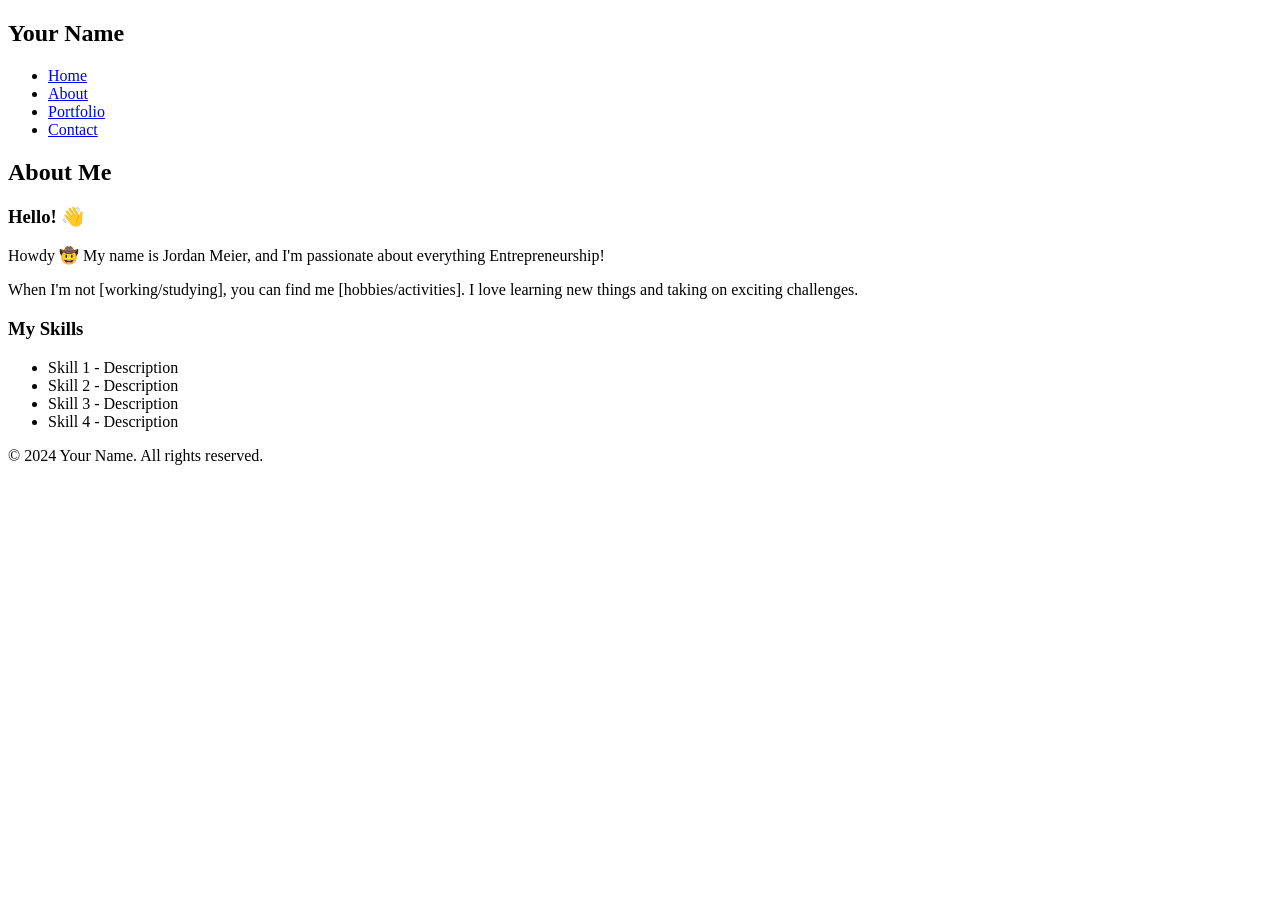
==== about.html @ 4e89e5bd "Update about.html" ====
<!DOCTYPE html>
<html lang="en">
<head>
    <meta charset="UTF-8">
    <meta name="viewport" content="width=device-width, initial-scale=1.0">
    <title>About Me - Your Name</title>
    <link rel="stylesheet" href="styles.css">
</head>
<body>
    <!-- Navigation Bar -->
    <nav class="navbar">
        <div class="nav-container">
            <h1 class="logo">Your Name</h1>
            <ul class="nav-menu">
                <li><a href="index.html">Home</a></li>
                <li><a href="about.html" class="active">About</a></li>
                <li><a href="portfolio.html">Portfolio</a></li>
                <li><a href="contact.html">Contact</a></li>
            </ul>
        </div>
    </nav>

    <!-- Main Content -->
    <main>
        <section class="content-section">
            <div class="container">
                <h2>About Me</h2>
                
                <div class="about-content">
                    <div class="about-text">
                        <h3>Hello! 👋</h3>
                        <p>
                            Howdy 🤠 My name is Jordan Meier, and I'm passionate about everything Entrepreneurship! 
                        </p>
                        <p>
                            When I'm not [working/studying], you can find me [hobbies/activities]. 
                            I love learning new things and taking on exciting challenges.
                        </p>
                        
                        <h3>My Skills</h3>
                        <ul class="skills-list">
                            <li>Skill 1 - Description</li>
                            <li>Skill 2 - Description</li>
                            <li>Skill 3 - Description</li>
                            <li>Skill 4 - Description</li>
                        </ul>
                    </div>
                </div>
            </div>
        </section>
    </main>

    <!-- Footer -->
    <footer>
        <p>&copy; 2024 Your Name. All rights reserved.</p>
    </footer>
</body>
</html>
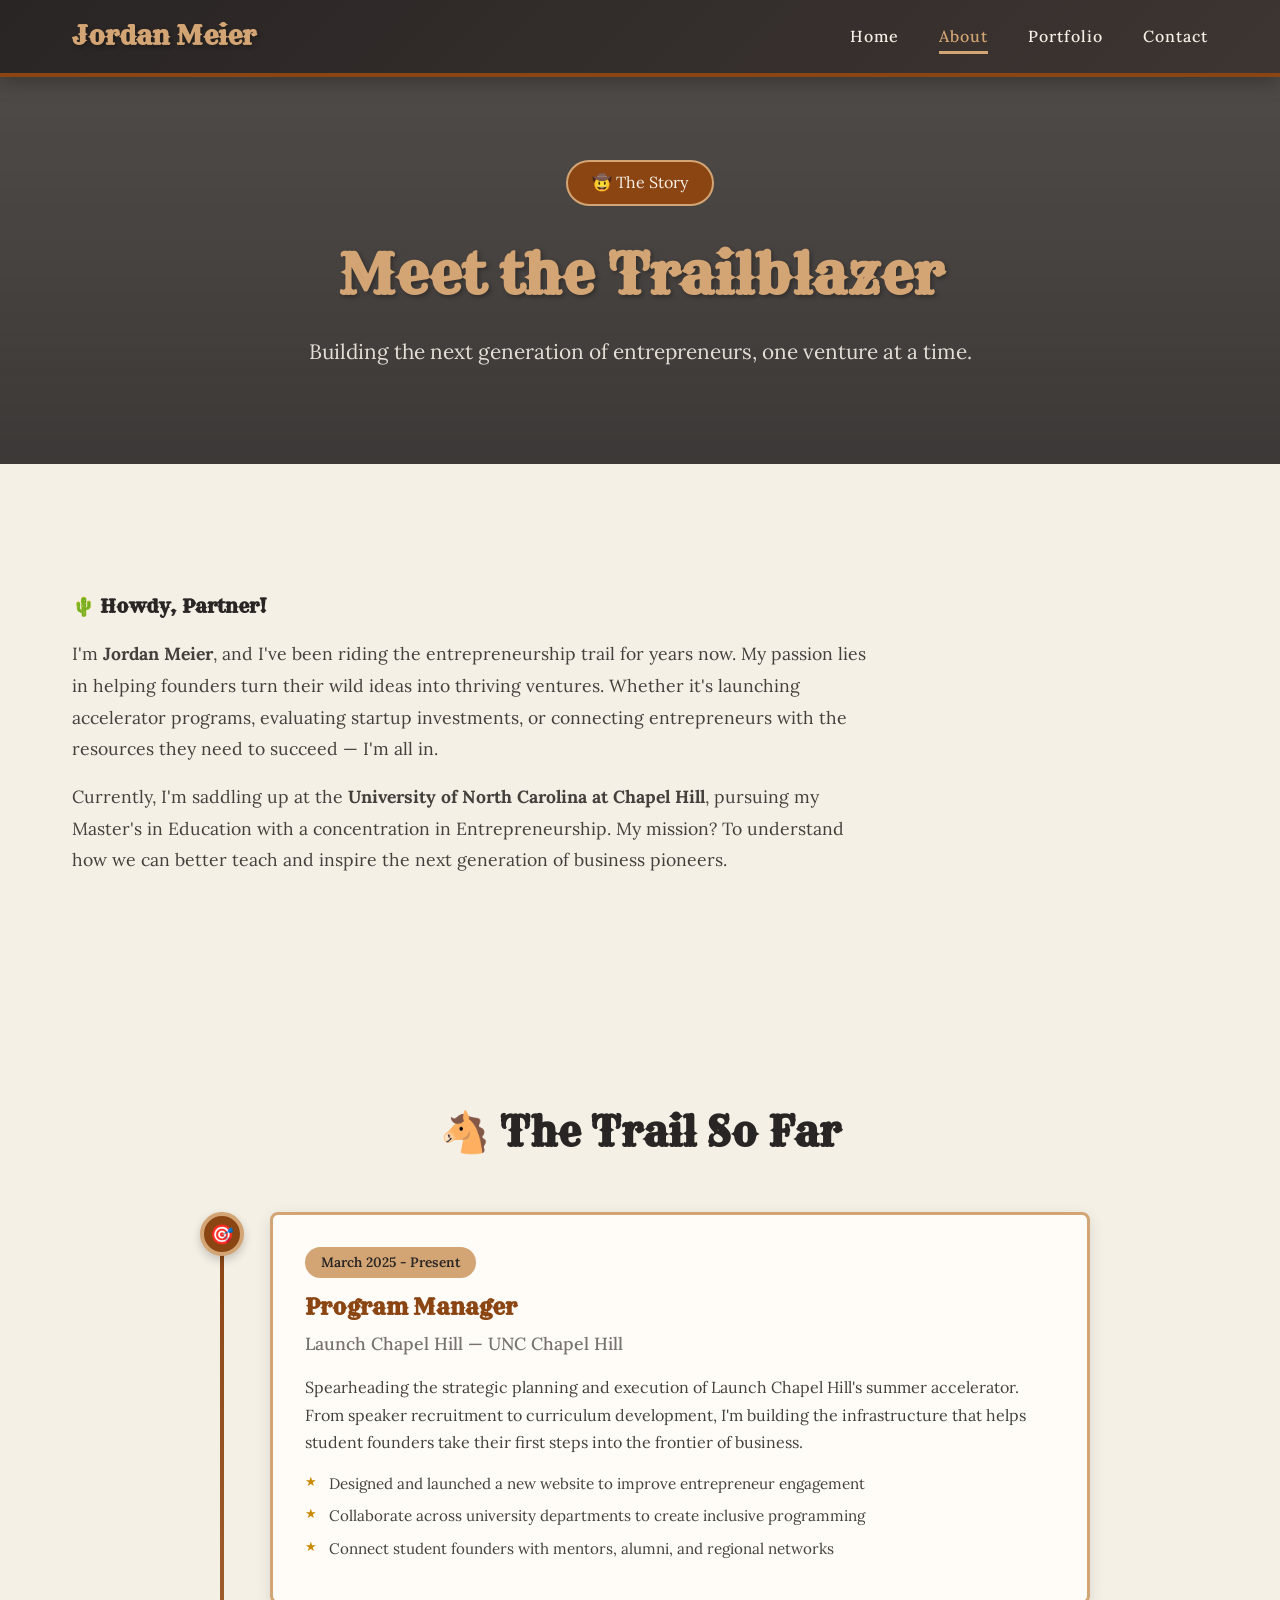
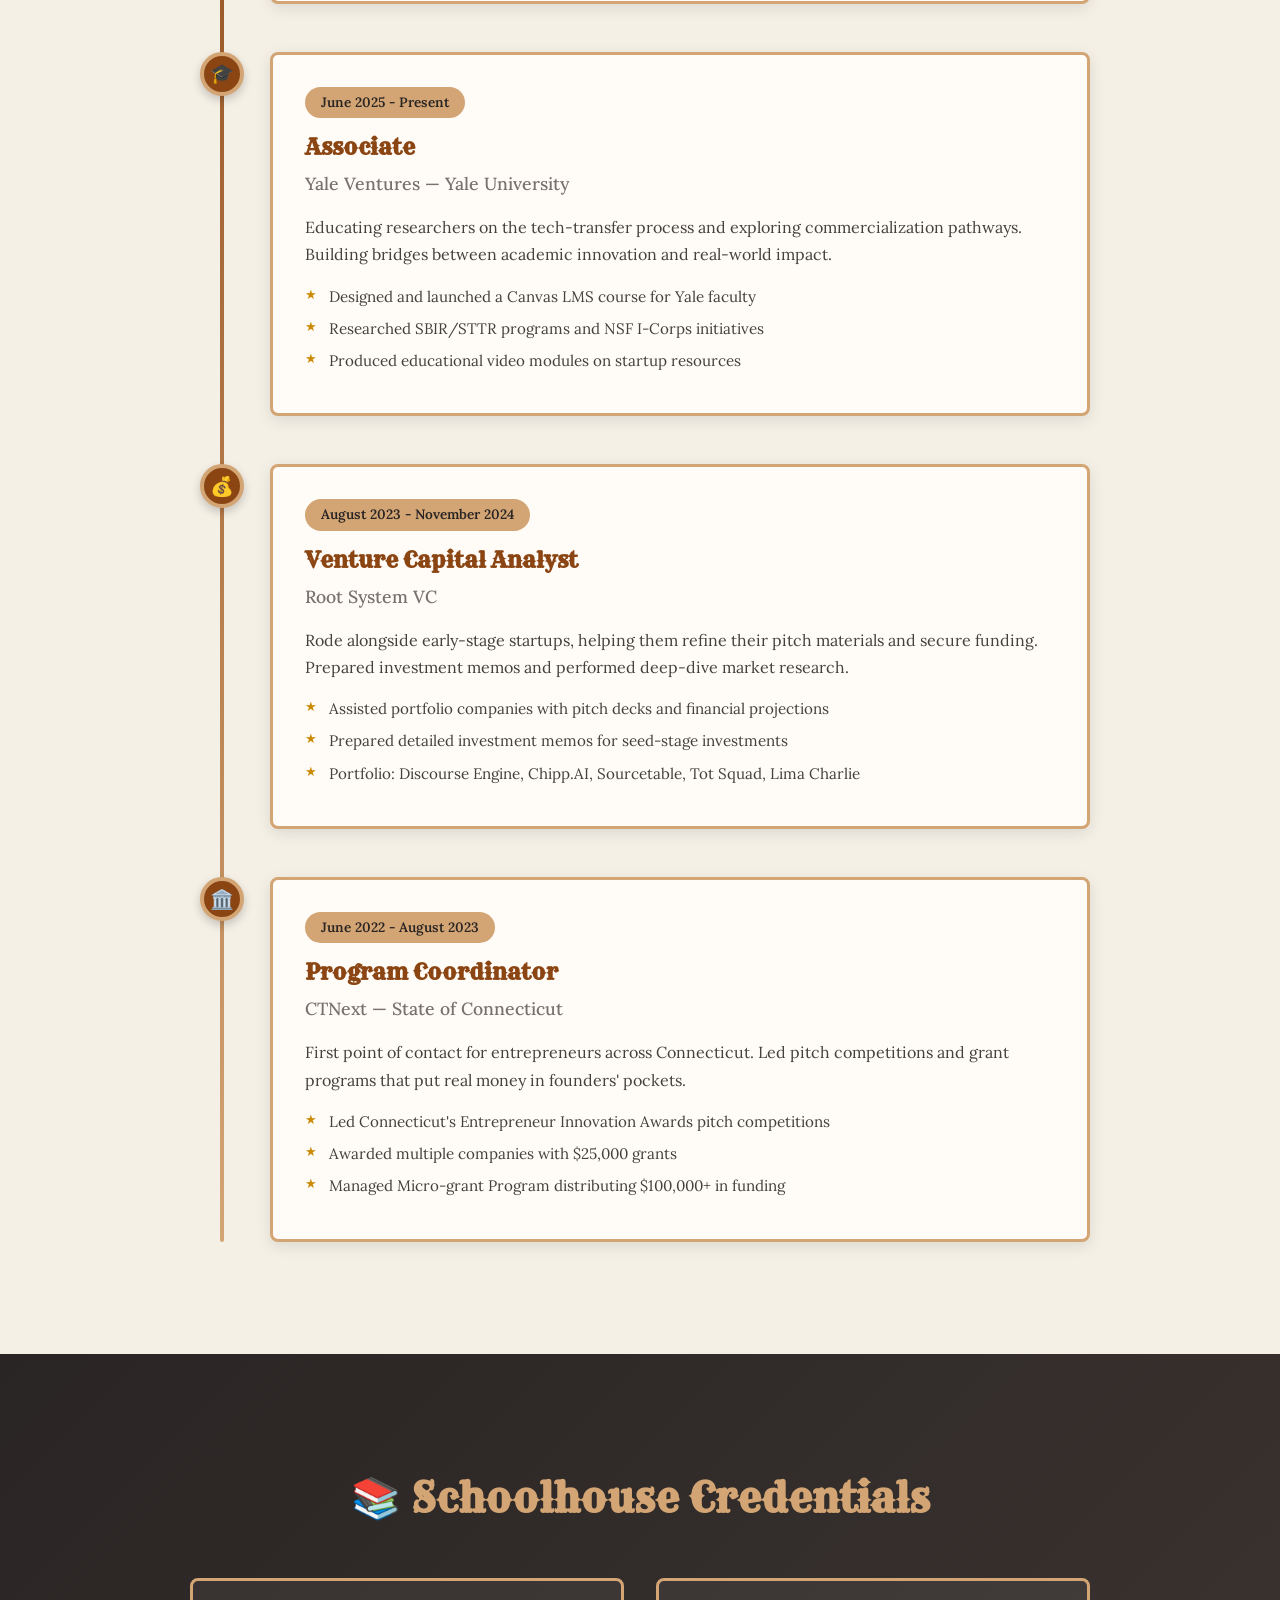
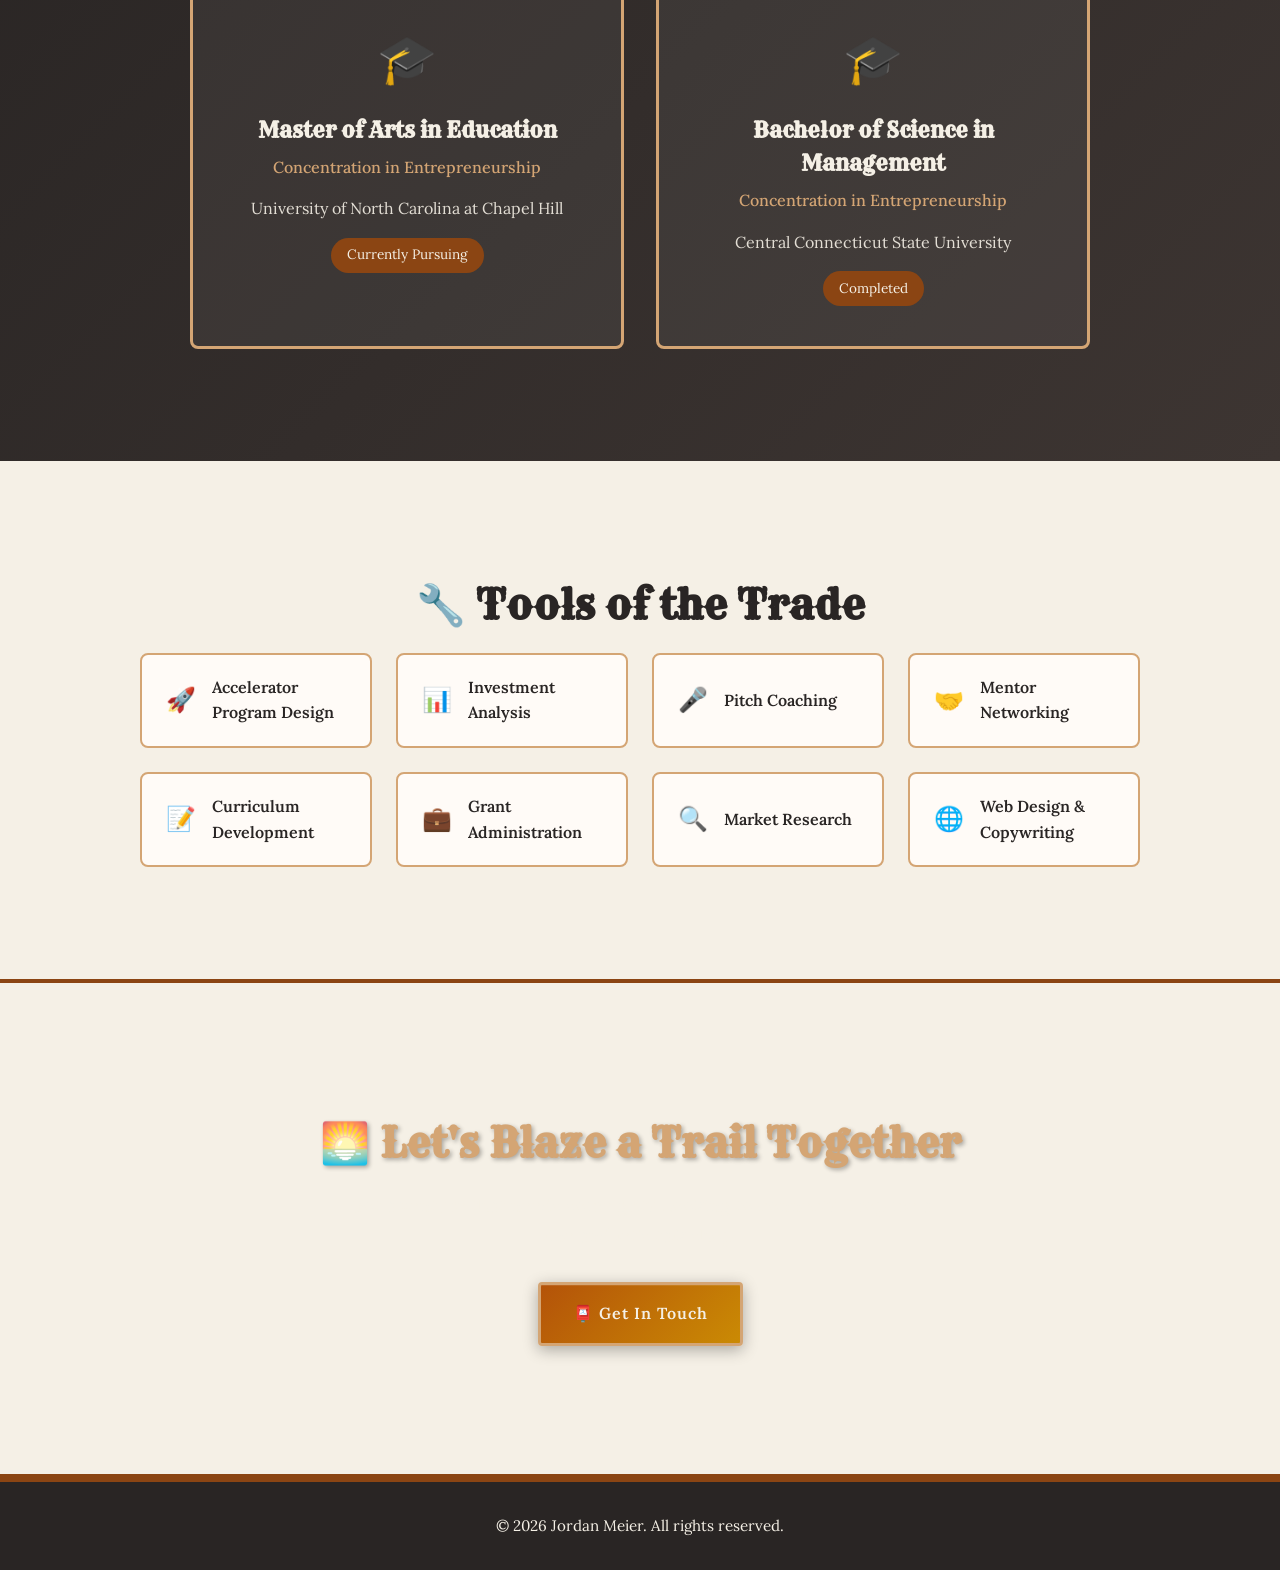
==== commit 8f1131b3: "Add western-themed about page with resume content - Create about hero section with mountain backdrop" ====
--- a/about.html
+++ b/about.html
@@ -3,14 +3,17 @@
 <head>
     <meta charset="UTF-8">
     <meta name="viewport" content="width=device-width, initial-scale=1.0">
-    <title>About Me - Your Name</title>
+    <title>About Jordan Meier - Trailblazing Entrepreneur</title>
+    <link rel="preconnect" href="https://fonts.googleapis.com">
+    <link rel="preconnect" href="https://fonts.gstatic.com" crossorigin>
+    <link href="https://fonts.googleapis.com/css2?family=Lora:wght@400;500;600;700&family=Rye&display=swap" rel="stylesheet">
     <link rel="stylesheet" href="styles.css">
 </head>
 <body>
     <!-- Navigation Bar -->
     <nav class="navbar">
         <div class="nav-container">
-            <h1 class="logo">Your Name</h1>
+            <h1 class="logo">Jordan Meier</h1>
             <ul class="nav-menu">
                 <li><a href="index.html">Home</a></li>
                 <li><a href="about.html" class="active">About</a></li>
@@ -22,37 +25,203 @@
 
     <!-- Main Content -->
     <main>
+        <!-- About Hero -->
+        <section class="about-hero">
+            <div class="about-hero-content">
+                <span class="hero-badge-inline">🤠 The Story</span>
+                <h2>Meet the Trailblazer</h2>
+                <p>Building the next generation of entrepreneurs, one venture at a time.</p>
+            </div>
+        </section>
+
+        <!-- Bio Section -->
         <section class="content-section">
             <div class="container">
-                <h2>About Me</h2>
-                
                 <div class="about-content">
                     <div class="about-text">
-                        <h3>Hello! 👋</h3>
+                        <h3>🌵 Howdy, Partner!</h3>
                         <p>
-                            Howdy 🤠 My name is Jordan Meier, and I'm passionate about everything Entrepreneurship! 
+                            I'm <strong>Jordan Meier</strong>, and I've been riding the entrepreneurship trail for years now. 
+                            My passion lies in helping founders turn their wild ideas into thriving ventures. Whether it's 
+                            launching accelerator programs, evaluating startup investments, or connecting entrepreneurs with 
+                            the resources they need to succeed — I'm all in.
                         </p>
                         <p>
-                            When I'm not [working/studying], you can find me [hobbies/activities]. 
-                            I love learning new things and taking on exciting challenges.
+                            Currently, I'm saddling up at the <strong>University of North Carolina at Chapel Hill</strong>, 
+                            pursuing my Master's in Education with a concentration in Entrepreneurship. My mission? 
+                            To understand how we can better teach and inspire the next generation of business pioneers.
                         </p>
-                        
-                        <h3>My Skills</h3>
-                        <ul class="skills-list">
-                            <li>Skill 1 - Description</li>
-                            <li>Skill 2 - Description</li>
-                            <li>Skill 3 - Description</li>
-                            <li>Skill 4 - Description</li>
-                        </ul>
-                    </div>
-                </div>
+                    </div>
+                </div>
+            </div>
+        </section>
+
+        <!-- Experience Section -->
+        <section class="experience-section">
+            <div class="container">
+                <h2 class="section-title">🐴 The Trail So Far</h2>
+                
+                <div class="timeline">
+                    <!-- Experience 1 -->
+                    <div class="timeline-item">
+                        <div class="timeline-marker">🎯</div>
+                        <div class="timeline-content">
+                            <span class="timeline-date">March 2025 - Present</span>
+                            <h3>Program Manager</h3>
+                            <h4>Launch Chapel Hill — UNC Chapel Hill</h4>
+                            <p>
+                                Spearheading the strategic planning and execution of Launch Chapel Hill's summer accelerator. 
+                                From speaker recruitment to curriculum development, I'm building the infrastructure that helps 
+                                student founders take their first steps into the frontier of business.
+                            </p>
+                            <ul class="experience-highlights">
+                                <li>Designed and launched a new website to improve entrepreneur engagement</li>
+                                <li>Collaborate across university departments to create inclusive programming</li>
+                                <li>Connect student founders with mentors, alumni, and regional networks</li>
+                            </ul>
+                        </div>
+                    </div>
+
+                    <!-- Experience 2 -->
+                    <div class="timeline-item">
+                        <div class="timeline-marker">🎓</div>
+                        <div class="timeline-content">
+                            <span class="timeline-date">June 2025 - Present</span>
+                            <h3>Associate</h3>
+                            <h4>Yale Ventures — Yale University</h4>
+                            <p>
+                                Educating researchers on the tech-transfer process and exploring commercialization pathways. 
+                                Building bridges between academic innovation and real-world impact.
+                            </p>
+                            <ul class="experience-highlights">
+                                <li>Designed and launched a Canvas LMS course for Yale faculty</li>
+                                <li>Researched SBIR/STTR programs and NSF I-Corps initiatives</li>
+                                <li>Produced educational video modules on startup resources</li>
+                            </ul>
+                        </div>
+                    </div>
+
+                    <!-- Experience 3 -->
+                    <div class="timeline-item">
+                        <div class="timeline-marker">💰</div>
+                        <div class="timeline-content">
+                            <span class="timeline-date">August 2023 - November 2024</span>
+                            <h3>Venture Capital Analyst</h3>
+                            <h4>Root System VC</h4>
+                            <p>
+                                Rode alongside early-stage startups, helping them refine their pitch materials and secure funding. 
+                                Prepared investment memos and performed deep-dive market research.
+                            </p>
+                            <ul class="experience-highlights">
+                                <li>Assisted portfolio companies with pitch decks and financial projections</li>
+                                <li>Prepared detailed investment memos for seed-stage investments</li>
+                                <li>Portfolio: Discourse Engine, Chipp.AI, Sourcetable, Tot Squad, Lima Charlie</li>
+                            </ul>
+                        </div>
+                    </div>
+
+                    <!-- Experience 4 -->
+                    <div class="timeline-item">
+                        <div class="timeline-marker">🏛️</div>
+                        <div class="timeline-content">
+                            <span class="timeline-date">June 2022 - August 2023</span>
+                            <h3>Program Coordinator</h3>
+                            <h4>CTNext — State of Connecticut</h4>
+                            <p>
+                                First point of contact for entrepreneurs across Connecticut. Led pitch competitions 
+                                and grant programs that put real money in founders' pockets.
+                            </p>
+                            <ul class="experience-highlights">
+                                <li>Led Connecticut's Entrepreneur Innovation Awards pitch competitions</li>
+                                <li>Awarded multiple companies with $25,000 grants</li>
+                                <li>Managed Micro-grant Program distributing $100,000+ in funding</li>
+                            </ul>
+                        </div>
+                    </div>
+                </div>
+            </div>
+        </section>
+
+        <!-- Education Section -->
+        <section class="education-section">
+            <div class="container">
+                <h2 class="section-title">📚 Schoolhouse Credentials</h2>
+                
+                <div class="education-grid">
+                    <div class="education-card">
+                        <div class="education-icon">🎓</div>
+                        <h3>Master of Arts in Education</h3>
+                        <h4>Concentration in Entrepreneurship</h4>
+                        <p class="school-name">University of North Carolina at Chapel Hill</p>
+                        <span class="education-status">Currently Pursuing</span>
+                    </div>
+                    
+                    <div class="education-card">
+                        <div class="education-icon">🎓</div>
+                        <h3>Bachelor of Science in Management</h3>
+                        <h4>Concentration in Entrepreneurship</h4>
+                        <p class="school-name">Central Connecticut State University</p>
+                        <span class="education-status">Completed</span>
+                    </div>
+                </div>
+            </div>
+        </section>
+
+        <!-- Skills Section -->
+        <section class="content-section skills-section">
+            <div class="container">
+                <h2 class="section-title">🔧 Tools of the Trade</h2>
+                
+                <div class="skills-grid">
+                    <div class="skill-item">
+                        <span class="skill-icon">🚀</span>
+                        <span class="skill-name">Accelerator Program Design</span>
+                    </div>
+                    <div class="skill-item">
+                        <span class="skill-icon">📊</span>
+                        <span class="skill-name">Investment Analysis</span>
+                    </div>
+                    <div class="skill-item">
+                        <span class="skill-icon">🎤</span>
+                        <span class="skill-name">Pitch Coaching</span>
+                    </div>
+                    <div class="skill-item">
+                        <span class="skill-icon">🤝</span>
+                        <span class="skill-name">Mentor Networking</span>
+                    </div>
+                    <div class="skill-item">
+                        <span class="skill-icon">📝</span>
+                        <span class="skill-name">Curriculum Development</span>
+                    </div>
+                    <div class="skill-item">
+                        <span class="skill-icon">💼</span>
+                        <span class="skill-name">Grant Administration</span>
+                    </div>
+                    <div class="skill-item">
+                        <span class="skill-icon">🔍</span>
+                        <span class="skill-name">Market Research</span>
+                    </div>
+                    <div class="skill-item">
+                        <span class="skill-icon">🌐</span>
+                        <span class="skill-name">Web Design & Copywriting</span>
+                    </div>
+                </div>
+            </div>
+        </section>
+
+        <!-- CTA Section -->
+        <section class="cta-section">
+            <div class="container">
+                <h2>🌅 Let's Blaze a Trail Together</h2>
+                <p>Got a venture that needs some grit? Looking to connect? Drop me a line and let's talk shop.</p>
+                <a href="contact.html" class="btn btn-primary">📮 Get In Touch</a>
             </div>
         </section>
     </main>
 
     <!-- Footer -->
     <footer>
-        <p>&copy; 2024 Your Name. All rights reserved.</p>
+        <p>&copy; 2026 Jordan Meier. All rights reserved.</p>
     </footer>
 </body>
 </html>
--- a/styles.css
+++ b/styles.css
@@ -0,0 +1,1079 @@
+/* ===========================
+   BASIC RESET & VARIABLES
+   =========================== */
+
+* {
+    margin: 0;
+    padding: 0;
+    box-sizing: border-box;
+}
+
+:root {
+    --primary-color: #b45309;
+    --primary-dark: #92400e;
+    --secondary-color: #292524;
+    --text-color: #44403c;
+    --text-light: #78716c;
+    --light-bg: #faf7f5;
+    --white: #fffbf7;
+    --border-color: #d6d3d1;
+    --hover-color: #92400e;
+    --gradient-start: #b45309;
+    --gradient-end: #dc2626;
+    --accent: #ca8a04;
+    --leather: #8b4513;
+    --sand: #d4a574;
+    --rust: #a0522d;
+    --cream: #f5f0e6;
+}
+
+body {
+    font-family: 'Lora', Georgia, serif;
+    line-height: 1.6;
+    color: var(--text-color);
+    overflow-x: hidden;
+    background-color: var(--cream);
+}
+
+h1, h2, h3, h4, h5, h6 {
+    font-family: 'Rye', 'Playfair Display', Georgia, serif;
+}
+
+/* ===========================
+   NAVIGATION BAR
+   =========================== */
+
+.navbar {
+    background: linear-gradient(135deg, var(--secondary-color) 0%, #3d3532 100%);
+    border-bottom: 4px solid var(--leather);
+    color: var(--cream);
+    padding: 1rem 0;
+    position: fixed;
+    top: 0;
+    left: 0;
+    right: 0;
+    z-index: 1000;
+    box-shadow: 0 4px 20px rgba(0,0,0,0.3);
+}
+
+.nav-container {
+    max-width: 1200px;
+    margin: 0 auto;
+    padding: 0 2rem;
+    display: flex;
+    justify-content: space-between;
+    align-items: center;
+}
+
+.logo {
+    font-size: 1.6rem;
+    font-weight: 700;
+    color: var(--sand);
+    text-shadow: 2px 2px 4px rgba(0,0,0,0.3);
+    font-family: 'Rye', serif;
+}
+
+.nav-menu {
+    display: flex;
+    list-style: none;
+    gap: 2.5rem;
+}
+
+.nav-menu a {
+    color: var(--cream);
+    text-decoration: none;
+    transition: all 0.3s ease;
+    font-weight: 500;
+    font-size: 1rem;
+    font-family: 'Lora', serif;
+    position: relative;
+    padding: 0.5rem 0;
+    letter-spacing: 1px;
+}
+
+.nav-menu a::after {
+    content: '';
+    position: absolute;
+    bottom: 0;
+    left: 0;
+    width: 0;
+    height: 3px;
+    background: var(--sand);
+    transition: width 0.3s ease;
+}
+
+.nav-menu a:hover::after,
+.nav-menu a.active::after {
+    width: 100%;
+}
+
+.nav-menu a:hover,
+.nav-menu a.active {
+    color: var(--sand);
+}
+
+/* ===========================
+   MAIN CONTENT
+   =========================== */
+
+main {
+    min-height: calc(100vh - 200px);
+}
+
+.container {
+    max-width: 1200px;
+    margin: 0 auto;
+    padding: 2rem;
+}
+
+/* Offset for fixed navbar on non-hero pages */
+.content-section:first-child {
+    padding-top: 6rem;
+}
+
+/* ===========================
+   HERO SECTION (HOME PAGE)
+   =========================== */
+
+.hero {
+    position: relative;
+    min-height: 90vh;
+    display: flex;
+    align-items: center;
+    justify-content: center;
+    color: var(--cream);
+    padding: 6rem 2rem;
+    text-align: center;
+    background: 
+        linear-gradient(to bottom, rgba(41, 37, 36, 0.7) 0%, rgba(41, 37, 36, 0.85) 100%),
+        url('https://images.unsplash.com/photo-1500534314209-a25ddb2bd429?w=1920&q=80');
+    background-size: cover;
+    background-position: center;
+    background-attachment: fixed;
+    overflow: hidden;
+}
+
+.hero-background {
+    position: absolute;
+    top: 0;
+    left: 0;
+    right: 0;
+    bottom: 0;
+    background-image: 
+        radial-gradient(circle at 20% 50%, rgba(180, 83, 9, 0.2) 0%, transparent 50%),
+        radial-gradient(circle at 80% 20%, rgba(202, 138, 4, 0.15) 0%, transparent 40%),
+        radial-gradient(circle at 40% 80%, rgba(220, 38, 38, 0.1) 0%, transparent 40%);
+    animation: flicker 8s ease-in-out infinite;
+}
+
+.hero-overlay {
+    position: absolute;
+    bottom: 0;
+    left: 0;
+    right: 0;
+    height: 150px;
+    background: linear-gradient(to top, var(--cream) 0%, transparent 100%);
+}
+
+.hero-badge {
+    position: absolute;
+    bottom: 180px;
+    right: 50px;
+    background: var(--leather);
+    color: var(--cream);
+    padding: 1rem 1.5rem;
+    border-radius: 50%;
+    font-family: 'Rye', serif;
+    font-size: 0.9rem;
+    border: 3px solid var(--sand);
+    box-shadow: 0 4px 15px rgba(0,0,0,0.3);
+    transform: rotate(15deg);
+}
+
+@keyframes flicker {
+    0%, 100% { opacity: 1; }
+    50% { opacity: 0.8; }
+}
+
+.hero-content {
+    position: relative;
+    z-index: 1;
+    max-width: 800px;
+    animation: fadeInUp 1s ease-out;
+}
+
+@keyframes fadeInUp {
+    from {
+        opacity: 0;
+        transform: translateY(30px);
+    }
+    to {
+        opacity: 1;
+        transform: translateY(0);
+    }
+}
+
+.hero-greeting {
+    display: block;
+    font-size: 1.3rem;
+    font-weight: 500;
+    letter-spacing: 3px;
+    text-transform: uppercase;
+    margin-bottom: 0.5rem;
+    color: var(--sand);
+    font-family: 'Lora', serif;
+}
+
+.hero-content h2 {
+    font-size: 5rem;
+    font-weight: 700;
+    margin-bottom: 0.5rem;
+    line-height: 1.1;
+    text-shadow: 3px 3px 6px rgba(0,0,0,0.4);
+    color: var(--cream);
+}
+
+.hero-tagline {
+    font-size: 1.6rem;
+    font-weight: 500;
+    margin-bottom: 1.5rem;
+    color: var(--sand);
+    font-family: 'Rye', serif;
+    letter-spacing: 2px;
+}
+
+.hero-description {
+    font-size: 1.15rem;
+    margin-bottom: 2.5rem;
+    max-width: 600px;
+    margin-left: auto;
+    margin-right: auto;
+    opacity: 0.95;
+    line-height: 1.8;
+    color: var(--cream);
+}
+
+.hero-buttons {
+    display: flex;
+    gap: 1.5rem;
+    justify-content: center;
+    flex-wrap: wrap;
+}
+
+/* ===========================
+   BUTTONS
+   =========================== */
+
+.btn {
+    display: inline-block;
+    padding: 1rem 2rem;
+    text-decoration: none;
+    border-radius: 4px;
+    font-weight: 600;
+    font-size: 1rem;
+    transition: all 0.3s ease;
+    cursor: pointer;
+    font-family: 'Lora', serif;
+    letter-spacing: 1px;
+}
+
+.btn-primary {
+    background: linear-gradient(135deg, var(--leather) 0%, var(--rust) 100%);
+    color: var(--cream);
+    border: 3px solid var(--sand);
+    box-shadow: 0 4px 15px rgba(0,0,0,0.3), inset 0 1px 0 rgba(255,255,255,0.1);
+}
+
+.btn-primary:hover {
+    transform: translateY(-3px);
+    box-shadow: 0 8px 25px rgba(0,0,0,0.4), inset 0 1px 0 rgba(255,255,255,0.1);
+    background: linear-gradient(135deg, var(--rust) 0%, var(--leather) 100%);
+}
+
+.btn-outline {
+    background-color: transparent;
+    color: var(--cream);
+    border: 3px solid var(--sand);
+}
+
+.btn-outline:hover {
+    background-color: var(--sand);
+    color: var(--secondary-color);
+    transform: translateY(-3px);
+}
+
+.btn-small {
+    display: inline-block;
+    background: linear-gradient(135deg, var(--leather) 0%, var(--rust) 100%);
+    color: var(--cream);
+    padding: 0.6rem 1.5rem;
+    text-decoration: none;
+    border-radius: 4px;
+    transition: all 0.3s ease;
+    font-size: 0.9rem;
+    font-weight: 600;
+    font-family: 'Lora', serif;
+    border: 2px solid var(--sand);
+}
+
+.btn-small:hover {
+    background: linear-gradient(135deg, var(--rust) 0%, var(--leather) 100%);
+    transform: translateY(-2px);
+    box-shadow: 0 4px 12px rgba(139, 69, 19, 0.4);
+}
+
+/* ===========================
+   FEATURES SECTION
+   =========================== */
+
+.features {
+    background: var(--cream);
+    padding: 6rem 2rem;
+    position: relative;
+}
+
+.features::before {
+    content: '';
+    position: absolute;
+    top: 0;
+    left: 0;
+    right: 0;
+    height: 4px;
+    background: repeating-linear-gradient(
+        90deg,
+        var(--leather) 0px,
+        var(--leather) 20px,
+        transparent 20px,
+        transparent 40px
+    );
+}
+
+.section-title {
+    text-align: center;
+    font-size: 2.5rem;
+    color: var(--secondary-color);
+    margin-bottom: 3rem;
+    font-family: 'Rye', serif;
+}
+
+.features-grid {
+    display: grid;
+    grid-template-columns: repeat(auto-fit, minmax(260px, 1fr));
+    gap: 2rem;
+    max-width: 1200px;
+    margin: 0 auto;
+}
+
+.feature-box {
+    background: linear-gradient(145deg, var(--white) 0%, #f5ebe0 100%);
+    padding: 2.5rem 2rem;
+    border-radius: 8px;
+    text-align: center;
+    box-shadow: 0 4px 20px rgba(0,0,0,0.1);
+    transition: all 0.4s ease;
+    border: 3px solid var(--sand);
+    position: relative;
+}
+
+.feature-box::before {
+    content: '';
+    position: absolute;
+    top: -3px;
+    left: 20px;
+    right: 20px;
+    height: 6px;
+    background: var(--leather);
+    border-radius: 0 0 4px 4px;
+}
+
+.feature-box:hover {
+    transform: translateY(-8px);
+    box-shadow: 0 12px 40px rgba(139, 69, 19, 0.2);
+    border-color: var(--leather);
+}
+
+.feature-icon {
+    font-size: 3.5rem;
+    margin-bottom: 1.5rem;
+    display: block;
+}
+
+.feature-box h3 {
+    font-size: 1.4rem;
+    margin-bottom: 1rem;
+    color: var(--leather);
+    font-family: 'Rye', serif;
+    font-weight: 400;
+}
+
+.feature-box p {
+    color: var(--text-color);
+    line-height: 1.7;
+    font-family: 'Lora', serif;
+}
+
+/* ===========================
+   CONTENT SECTIONS
+   =========================== */
+
+.content-section {
+    padding: 4rem 2rem;
+}
+
+.content-section h2 {
+    font-size: 2.5rem;
+    color: var(--secondary-color);
+    margin-bottom: 1rem;
+}
+
+.subtitle {
+    font-size: 1.2rem;
+    color: #666;
+    margin-bottom: 3rem;
+}
+
+/* ===========================
+   ABOUT PAGE
+   =========================== */
+
+.about-content {
+    max-width: 800px;
+}
+
+.about-text h3 {
+    color: var(--secondary-color);
+    margin-top: 2rem;
+    margin-bottom: 1rem;
+}
+
+.about-text p {
+    margin-bottom: 1rem;
+    font-size: 1.1rem;
+    line-height: 1.8;
+}
+
+.skills-list {
+    list-style: none;
+    padding: 0;
+}
+
+.skills-list li {
+    background-color: var(--light-bg);
+    padding: 1rem;
+    margin-bottom: 0.5rem;
+    border-left: 4px solid var(--primary-color);
+    border-radius: 5px;
+}
+
+/* ===========================
+   PORTFOLIO PAGE
+   =========================== */
+
+.portfolio-grid {
+    display: grid;
+    grid-template-columns: repeat(auto-fit, minmax(280px, 1fr));
+    gap: 2rem;
+    margin-top: 2rem;
+}
+
+.portfolio-item {
+    background-color: var(--white);
+    border-radius: 10px;
+    overflow: hidden;
+    box-shadow: 0 2px 10px rgba(0,0,0,0.1);
+    transition: transform 0.3s, box-shadow 0.3s;
+}
+
+.portfolio-item:hover {
+    transform: translateY(-5px);
+    box-shadow: 0 5px 20px rgba(0,0,0,0.15);
+}
+
+.portfolio-image {
+    width: 100%;
+    height: 200px;
+    background-color: var(--light-bg);
+    display: flex;
+    align-items: center;
+    justify-content: center;
+}
+
+.placeholder-image {
+    font-size: 1.2rem;
+    color: #999;
+    font-weight: bold;
+}
+
+.portfolio-item h3 {
+    padding: 1rem 1rem 0.5rem 1rem;
+    color: var(--secondary-color);
+}
+
+.portfolio-item p {
+    padding: 0 1rem 1rem 1rem;
+    color: #666;
+}
+
+.portfolio-item .btn-small {
+    margin: 0 1rem 1rem 1rem;
+}
+
+/* ===========================
+   CONTACT PAGE
+   =========================== */
+
+.contact-container {
+    display: grid;
+    grid-template-columns: repeat(auto-fit, minmax(300px, 1fr));
+    gap: 3rem;
+    margin-top: 2rem;
+}
+
+.contact-info {
+    background-color: var(--light-bg);
+    padding: 2rem;
+    border-radius: 10px;
+}
+
+.contact-info h3 {
+    color: var(--secondary-color);
+    margin-bottom: 1.5rem;
+}
+
+.info-item {
+    margin-bottom: 1.5rem;
+}
+
+.info-item strong {
+    display: block;
+    color: var(--secondary-color);
+    margin-bottom: 0.3rem;
+}
+
+.info-item a {
+    color: var(--primary-color);
+    text-decoration: none;
+}
+
+.info-item a:hover {
+    text-decoration: underline;
+}
+
+/* Form Styling */
+.contact-form {
+    background-color: var(--white);
+    padding: 2rem;
+    border-radius: 10px;
+    box-shadow: 0 2px 10px rgba(0,0,0,0.1);
+}
+
+.contact-form h3 {
+    color: var(--secondary-color);
+    margin-bottom: 1rem;
+}
+
+.form-note {
+    font-size: 0.9rem;
+    color: #666;
+    margin-bottom: 1.5rem;
+}
+
+.form-group {
+    margin-bottom: 1.5rem;
+}
+
+.form-group label {
+    display: block;
+    margin-bottom: 0.5rem;
+    color: var(--secondary-color);
+    font-weight: 500;
+}
+
+.form-group input,
+.form-group textarea {
+    width: 100%;
+    padding: 0.8rem;
+    border: 1px solid var(--border-color);
+    border-radius: 5px;
+    font-size: 1rem;
+    font-family: inherit;
+}
+
+.form-group input:focus,
+.form-group textarea:focus {
+    outline: none;
+    border-color: var(--primary-color);
+}
+
+/* ===========================
+   CTA SECTION
+   =========================== */
+
+.cta-section {
+    background: 
+        linear-gradient(135deg, rgba(41, 37, 36, 0.92) 0%, rgba(61, 53, 50, 0.95) 100%),
+        url('https://images.unsplash.com/photo-1506905925346-21bda4d32df4?w=1920&q=80');
+    background-size: cover;
+    background-position: center;
+    background-attachment: fixed;
+    color: var(--cream);
+    padding: 6rem 2rem;
+    text-align: center;
+    border-top: 4px solid var(--leather);
+    border-bottom: 4px solid var(--leather);
+}
+
+.cta-section h2 {
+    font-size: 2.5rem;
+    margin-bottom: 1rem;
+    font-family: 'Rye', serif;
+    color: var(--sand);
+    text-shadow: 2px 2px 4px rgba(0,0,0,0.3);
+}
+
+.cta-section p {
+    font-size: 1.15rem;
+    opacity: 0.95;
+    margin-bottom: 2rem;
+    max-width: 600px;
+    margin-left: auto;
+    margin-right: auto;
+    font-family: 'Lora', serif;
+}
+
+.cta-section .btn-primary {
+    background: linear-gradient(135deg, var(--primary-color), var(--accent));
+    border-color: var(--sand);
+    color: var(--cream);
+}
+
+.cta-section .btn-primary:hover {
+    box-shadow: 0 8px 30px rgba(180, 83, 9, 0.5);
+}
+
+/* ===========================
+   FOOTER
+   =========================== */
+
+footer {
+    background: var(--secondary-color);
+    color: var(--cream);
+    text-align: center;
+    padding: 2rem;
+    margin-top: 0;
+    font-family: 'Lora', serif;
+    font-size: 0.95rem;
+    border-top: 4px solid var(--leather);
+}
+
+/* ===========================
+   ABOUT PAGE HERO
+   =========================== */
+
+.about-hero {
+    background: 
+        linear-gradient(to bottom, rgba(41, 37, 36, 0.8) 0%, rgba(41, 37, 36, 0.9) 100%),
+        url('https://images.unsplash.com/photo-1506905925346-21bda4d32df4?w=1920&q=80');
+    background-size: cover;
+    background-position: center;
+    padding: 10rem 2rem 6rem;
+    text-align: center;
+    color: var(--cream);
+}
+
+.about-hero-content {
+    max-width: 800px;
+    margin: 0 auto;
+}
+
+.hero-badge-inline {
+    display: inline-block;
+    background: var(--leather);
+    color: var(--cream);
+    padding: 0.5rem 1.5rem;
+    border-radius: 50px;
+    font-family: 'Lora', serif;
+    font-size: 1rem;
+    margin-bottom: 1.5rem;
+    border: 2px solid var(--sand);
+}
+
+.about-hero h2 {
+    font-size: 3.5rem;
+    font-family: 'Rye', serif;
+    color: var(--sand);
+    margin-bottom: 1rem;
+    text-shadow: 2px 2px 4px rgba(0,0,0,0.3);
+}
+
+.about-hero p {
+    font-size: 1.3rem;
+    opacity: 0.9;
+    font-family: 'Lora', serif;
+}
+
+/* ===========================
+   EXPERIENCE TIMELINE
+   =========================== */
+
+.experience-section {
+    background: var(--cream);
+    padding: 5rem 2rem;
+}
+
+.timeline {
+    max-width: 900px;
+    margin: 0 auto;
+    position: relative;
+}
+
+.timeline::before {
+    content: '';
+    position: absolute;
+    left: 30px;
+    top: 0;
+    bottom: 0;
+    width: 4px;
+    background: linear-gradient(to bottom, var(--leather), var(--sand));
+    border-radius: 2px;
+}
+
+.timeline-item {
+    position: relative;
+    padding-left: 80px;
+    padding-bottom: 3rem;
+}
+
+.timeline-item:last-child {
+    padding-bottom: 0;
+}
+
+.timeline-marker {
+    position: absolute;
+    left: 10px;
+    top: 0;
+    width: 44px;
+    height: 44px;
+    background: var(--leather);
+    border: 4px solid var(--sand);
+    border-radius: 50%;
+    display: flex;
+    align-items: center;
+    justify-content: center;
+    font-size: 1.2rem;
+    box-shadow: 0 4px 10px rgba(0,0,0,0.2);
+}
+
+.timeline-content {
+    background: var(--white);
+    padding: 2rem;
+    border-radius: 8px;
+    border: 3px solid var(--sand);
+    box-shadow: 0 4px 15px rgba(0,0,0,0.1);
+    transition: all 0.3s ease;
+}
+
+.timeline-content:hover {
+    transform: translateX(5px);
+    box-shadow: 0 6px 20px rgba(139, 69, 19, 0.15);
+}
+
+.timeline-date {
+    display: inline-block;
+    background: var(--sand);
+    color: var(--secondary-color);
+    padding: 0.3rem 1rem;
+    border-radius: 50px;
+    font-size: 0.85rem;
+    font-weight: 600;
+    margin-bottom: 0.75rem;
+    font-family: 'Lora', serif;
+}
+
+.timeline-content h3 {
+    font-family: 'Rye', serif;
+    font-size: 1.4rem;
+    color: var(--leather);
+    margin-bottom: 0.25rem;
+}
+
+.timeline-content h4 {
+    font-family: 'Lora', serif;
+    font-size: 1.1rem;
+    color: var(--text-light);
+    font-weight: 500;
+    margin-bottom: 1rem;
+}
+
+.timeline-content p {
+    color: var(--text-color);
+    line-height: 1.7;
+    margin-bottom: 1rem;
+}
+
+.experience-highlights {
+    list-style: none;
+    padding: 0;
+}
+
+.experience-highlights li {
+    position: relative;
+    padding-left: 1.5rem;
+    margin-bottom: 0.5rem;
+    color: var(--text-color);
+    font-size: 0.95rem;
+}
+
+.experience-highlights li::before {
+    content: '★';
+    position: absolute;
+    left: 0;
+    color: var(--accent);
+    font-size: 0.8rem;
+}
+
+/* ===========================
+   EDUCATION SECTION
+   =========================== */
+
+.education-section {
+    background: linear-gradient(135deg, var(--secondary-color) 0%, #3d3532 100%);
+    padding: 5rem 2rem;
+}
+
+.education-section .section-title {
+    color: var(--sand);
+}
+
+.education-grid {
+    display: grid;
+    grid-template-columns: repeat(auto-fit, minmax(300px, 1fr));
+    gap: 2rem;
+    max-width: 900px;
+    margin: 0 auto;
+}
+
+.education-card {
+    background: rgba(255, 251, 247, 0.05);
+    border: 3px solid var(--sand);
+    border-radius: 8px;
+    padding: 2.5rem 2rem;
+    text-align: center;
+    transition: all 0.3s ease;
+}
+
+.education-card:hover {
+    background: rgba(255, 251, 247, 0.1);
+    transform: translateY(-5px);
+}
+
+.education-icon {
+    font-size: 3rem;
+    margin-bottom: 1rem;
+}
+
+.education-card h3 {
+    font-family: 'Rye', serif;
+    font-size: 1.3rem;
+    color: var(--cream);
+    margin-bottom: 0.5rem;
+}
+
+.education-card h4 {
+    font-family: 'Lora', serif;
+    font-size: 1rem;
+    color: var(--sand);
+    font-weight: 500;
+    margin-bottom: 1rem;
+}
+
+.school-name {
+    color: var(--cream);
+    opacity: 0.9;
+    font-family: 'Lora', serif;
+    margin-bottom: 1rem;
+}
+
+.education-status {
+    display: inline-block;
+    background: var(--leather);
+    color: var(--cream);
+    padding: 0.4rem 1rem;
+    border-radius: 50px;
+    font-size: 0.85rem;
+    font-family: 'Lora', serif;
+}
+
+/* ===========================
+   SKILLS SECTION
+   =========================== */
+
+.skills-section {
+    background: var(--cream);
+    padding: 5rem 2rem;
+}
+
+.skills-grid {
+    display: grid;
+    grid-template-columns: repeat(auto-fit, minmax(220px, 1fr));
+    gap: 1.5rem;
+    max-width: 1000px;
+    margin: 0 auto;
+}
+
+.skill-item {
+    display: flex;
+    align-items: center;
+    gap: 1rem;
+    background: var(--white);
+    padding: 1.25rem 1.5rem;
+    border-radius: 8px;
+    border: 2px solid var(--sand);
+    transition: all 0.3s ease;
+}
+
+.skill-item:hover {
+    border-color: var(--leather);
+    transform: translateY(-3px);
+    box-shadow: 0 4px 12px rgba(139, 69, 19, 0.15);
+}
+
+.skill-icon {
+    font-size: 1.5rem;
+}
+
+.skill-name {
+    font-family: 'Lora', serif;
+    font-weight: 600;
+    color: var(--secondary-color);
+}
+
+/* ===========================
+   RESPONSIVE DESIGN
+   =========================== */
+
+@media (max-width: 768px) {
+    .navbar {
+        padding: 0.8rem 0;
+    }
+    
+    .nav-container {
+        flex-direction: column;
+        gap: 0.8rem;
+    }
+    
+    .nav-menu {
+        gap: 1.2rem;
+    }
+    
+    .hero {
+        min-height: 100vh;
+        padding-top: 8rem;
+        background-attachment: scroll;
+    }
+    
+    .hero-content h2 {
+        font-size: 2.8rem;
+    }
+    
+    .hero-tagline {
+        font-size: 1.2rem;
+    }
+    
+    .hero-description {
+        font-size: 1rem;
+    }
+    
+    .hero-buttons {
+        flex-direction: column;
+        align-items: center;
+    }
+    
+    .hero-badge {
+        bottom: auto;
+        top: 120px;
+        right: 20px;
+        font-size: 0.75rem;
+        padding: 0.8rem 1rem;
+    }
+    
+    .btn {
+        width: 100%;
+        max-width: 280px;
+        text-align: center;
+    }
+    
+    .section-title {
+        font-size: 1.8rem;
+    }
+    
+    .content-section h2 {
+        font-size: 2rem;
+    }
+    
+    .cta-section h2 {
+        font-size: 1.6rem;
+    }
+    
+    .cta-section {
+        background-attachment: scroll;
+    }
+    
+    .features {
+        padding: 4rem 1.5rem;
+    }
+    
+    .cta-section {
+        padding: 4rem 1.5rem;
+    }
+    
+    /* About page responsive */
+    .about-hero {
+        padding: 8rem 1.5rem 4rem;
+    }
+    
+    .about-hero h2 {
+        font-size: 2.5rem;
+    }
+    
+    .about-hero p {
+        font-size: 1.1rem;
+    }
+    
+    .timeline::before {
+        left: 20px;
+    }
+    
+    .timeline-item {
+        padding-left: 60px;
+    }
+    
+    .timeline-marker {
+        left: 0;
+        width: 40px;
+        height: 40px;
+        font-size: 1rem;
+    }
+    
+    .timeline-content {
+        padding: 1.5rem;
+    }
+    
+    .timeline-content h3 {
+        font-size: 1.2rem;
+    }
+    
+    .education-section,
+    .experience-section,
+    .skills-section {
+        padding: 3rem 1.5rem;
+    }
+    
+    .education-card {
+        padding: 2rem 1.5rem;
+    }
+    
+    .skills-grid {
+        grid-template-columns: 1fr;
+    }
+}
